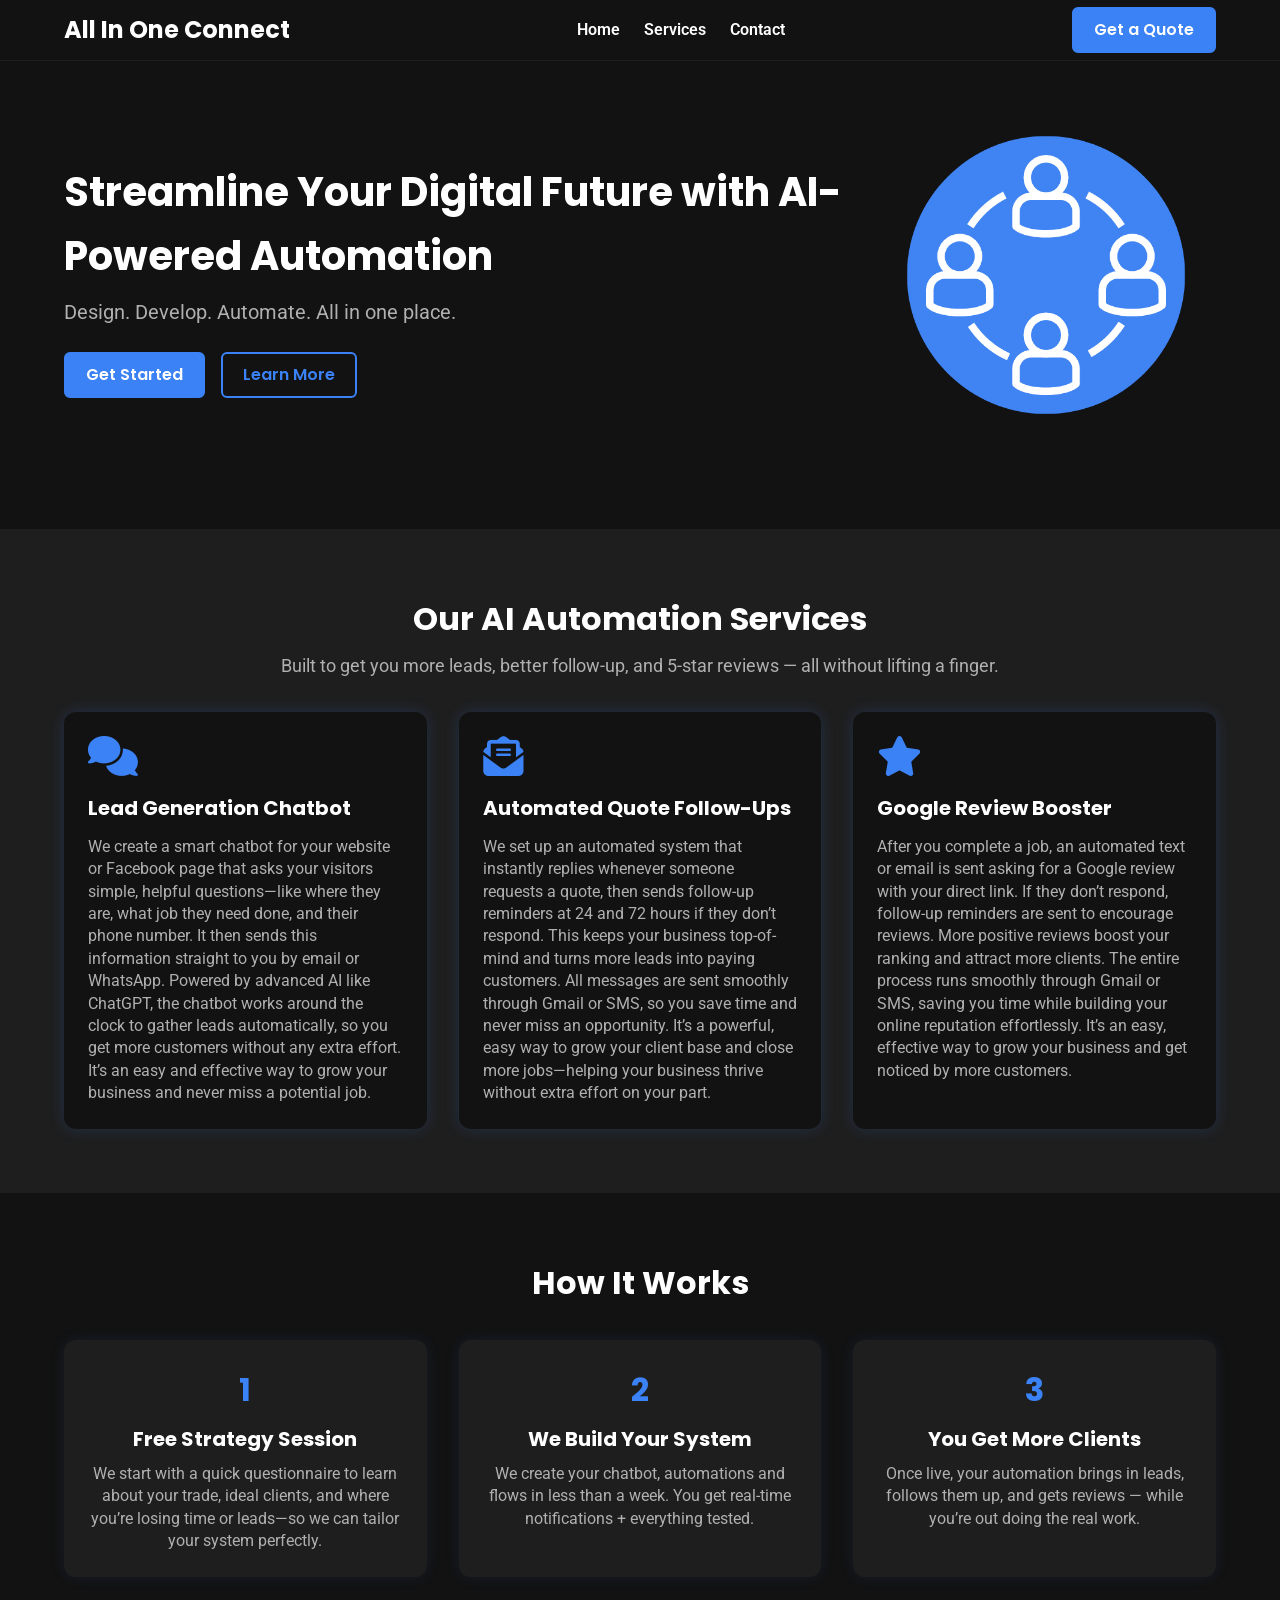
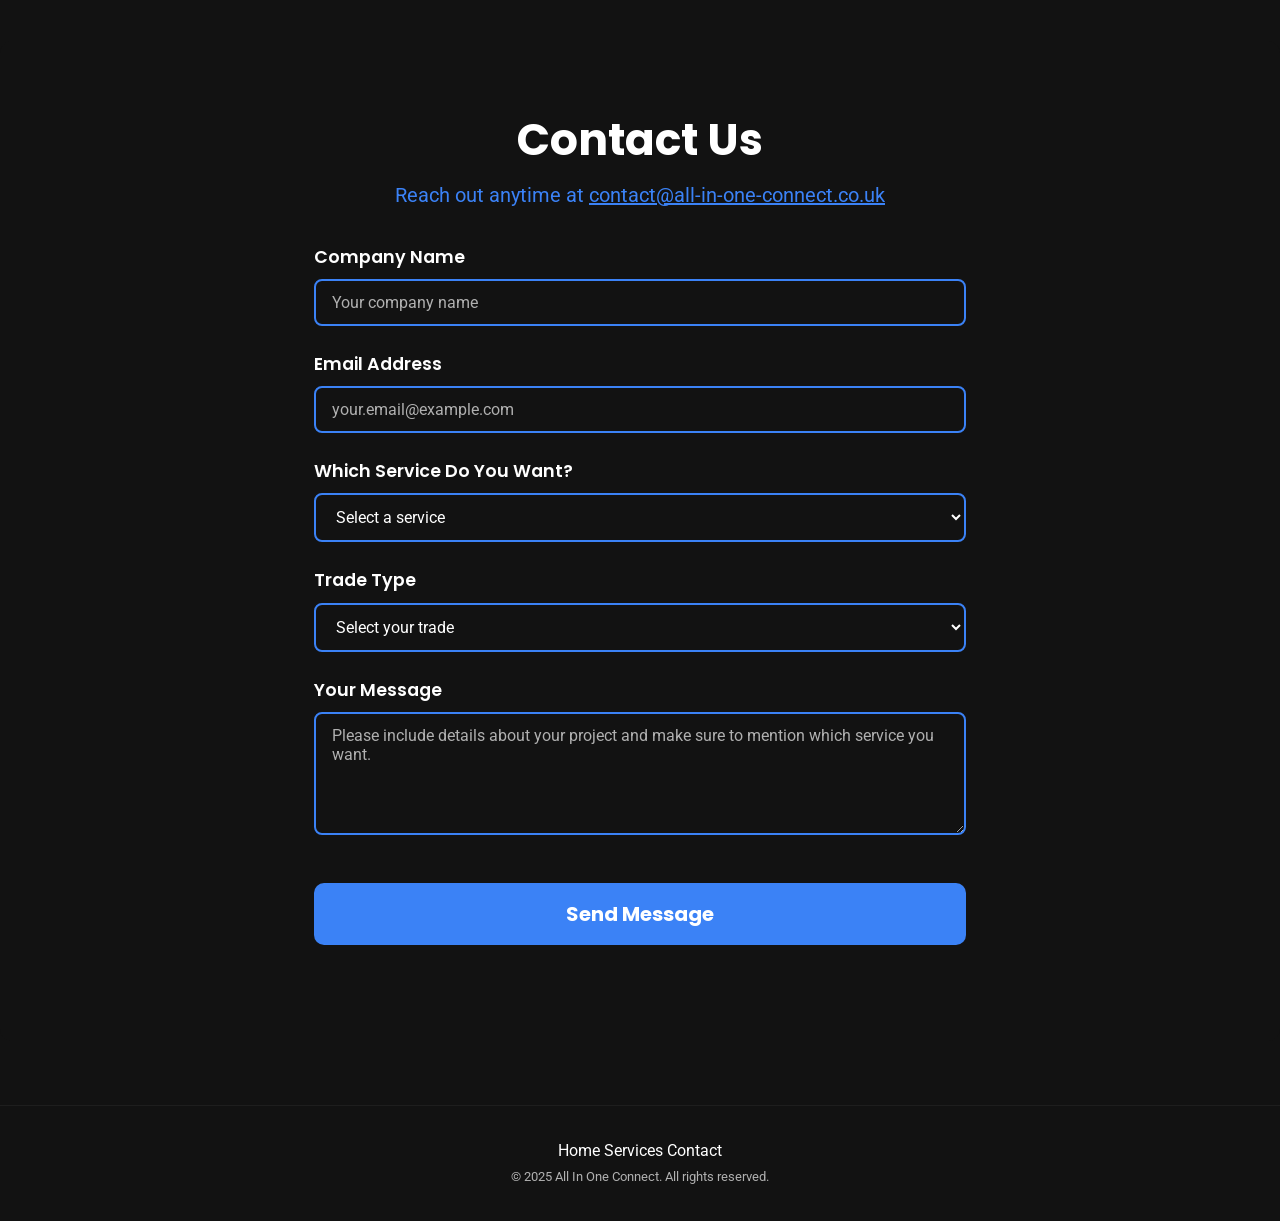
==== index.html @ cdebf334 "Add files via upload" ====
<!DOCTYPE html>
<html lang="en">
<head>
  <meta charset="UTF-8" />
  <meta name="viewport" content="width=device-width, initial-scale=1" />
<link rel="icon" href="Images\AIOC1.png" sizes="48x48" type="image/png" />
  <title>All In One Connect | AI Automation Agency</title>
  <link href="https://cdnjs.cloudflare.com/ajax/libs/font-awesome/6.4.0/css/all.min.css" rel="stylesheet" />
  <link href="styles.css" rel="stylesheet" />
  <link href="https://fonts.googleapis.com/css2?family=Poppins:wght@600;700&family=Roboto&display=swap" rel="stylesheet" />
</head>
<body>

  <!-- Header -->
  <header class="header">
    <div class="container header-container">
      <div class="logo">All In One Connect</div>
      <nav class="nav">
        <ul class="nav-list">
          <li><a href="#home" class="nav-link">Home</a></li>
          <li><a href="#services" class="nav-link">Services</a></li>
          <li><a href="#contact" class="nav-link">Contact</a></li>
        </ul>
      </nav>
<a href="#contact" class="btn btn-primary header-cta nav-link">Get a Quote</a>

      <button class="hamburger" aria-label="Menu" aria-expanded="false">
        <i class="fas fa-bars"></i>
      </button>
    </div>
  </header>

  <!-- Hero Section -->
  <section id="home" class="hero">
    <div class="container hero-container">
      <div class="hero-text">
        <h1>Streamline Your Digital Future with AI-Powered Automation</h1>
        <p class="subheadline">Design. Develop. Automate. All in one place.</p>
       <div class="hero-ctas">
  <a href="#contact" class="btn btn-primary">Get Started</a>
  <a href="#services" class="btn btn-outline">Learn More</a>
</div>
      </div>
      <div class="hero-image" aria-hidden="true">
<img src="Images\AIOC2.png" alt="AI Visual" width="300" height="300" class="hero-img" />


      </div>
    </div>
  </section>

  <!-- Services Section -->
<section id="services" class="services">
  <div class="container section-header">
    <h2>Our AI Automation Services</h2>
    <p>Built to get you more leads, better follow-up, and 5-star reviews — all without lifting a finger.</p>
  </div>
  <div class="container services-grid">
    <div class="service-card">
      <i class="fas fa-comments service-icon"></i>
      <h3>Lead Generation Chatbot</h3>
      <p>We create a smart chatbot for your website or Facebook page that asks your visitors simple, helpful questions—like where they are, what job they need done, and their phone number. It then sends this information straight to you by email or WhatsApp.

Powered by advanced AI like ChatGPT, the chatbot works around the clock to gather leads automatically, so you get more customers without any extra effort. It’s an easy and effective way to grow your business and never miss a potential job.</p>
    </div>
    <div class="service-card">
      <i class="fas fa-envelope-open-text service-icon"></i>
      <h3>Automated Quote Follow-Ups</h3>
      <p>We set up an automated system that instantly replies whenever someone requests a quote, then sends follow-up reminders at 24 and 72 hours if they don’t respond. This keeps your business top-of-mind and turns more leads into paying customers. All messages are sent smoothly through Gmail or SMS, so you save time and never miss an opportunity. It’s a powerful, easy way to grow your client base and close more jobs—helping your business thrive without extra effort on your part.</p>
    </div>
    <div class="service-card">
      <i class="fas fa-star service-icon"></i>
      <h3>Google Review Booster</h3>
      <p>After you complete a job, an automated text or email is sent asking for a Google review with your direct link. If they don’t respond, follow-up reminders are sent to encourage reviews. More positive reviews boost your ranking and attract more clients. The entire process runs smoothly through Gmail or SMS, saving you time while building your online reputation effortlessly. It’s an easy, effective way to grow your business and get noticed by more customers.</p>
    </div>
  </div>
</section>
  <!-- How It Works Section -->
<section id="process" class="how-it-works">
  <div class="container section-header">
    <h2>How It Works</h2>
  </div>
  <div class="container steps-grid">
    <div class="step-card">
      <div class="step-number">1</div>
      <h3>Free Strategy Session</h3>
      <p>We start with a quick questionnaire to learn about your trade, ideal clients, and where you’re losing time or leads—so we can tailor your system perfectly.</p>
    </div>
    <div class="step-card">
      <div class="step-number">2</div>
      <h3>We Build Your System</h3>
      <p>We create your chatbot, automations and flows in less than a week. You get real-time notifications + everything tested.</p>
    </div>
    <div class="step-card">
      <div class="step-number">3</div>
      <h3>You Get More Clients</h3>
      <p>Once live, your automation brings in leads, follows them up, and gets reviews — while you’re out doing the real work.</p>
    </div>
  </div>
</section>



<section id="contact" class="contact">
  <div class="container section-header">
    <h2>Contact Us</h2>
    <p>Reach out anytime at <a href="mailto:contact@all-in-one-connect.co.uk" class="contact-email">contact@all-in-one-connect.co.uk</a></p>
  </div>
  <div class="container contact-form-container">
    <form class="contact-form" action="mailto:contact@all-in-one-connect.co.uk" method="POST" enctype="text/plain" novalidate>
      
      <div class="form-row">
        <label for="companyName">Company Name</label>
        <input type="text" id="companyName" name="Company Name" placeholder="Your company name" required />
      </div>
      
      <div class="form-row">
        <label for="email">Email Address</label>
        <input type="email" id="email" name="Email" placeholder="your.email@example.com" required />
      </div>
      
      <div class="form-row">
        <label for="service">Which Service Do You Want?</label>
        <select id="service" name="Service" required>
          <option value="" disabled selected>Select a service</option>
          <option value="AI Automation">AI Automation</option>
          <option value="Custom Software Development">Custom Software Development</option>
          <option value="Data Analytics & Insights">Data Analytics & Insights</option>
          <option value="AI Consulting">AI Consulting</option>
        </select>
      </div>
      
      <div class="form-row">
  <label for="trade">Trade Type</label>
  <select id="trade" name="Trade" required>
    <option value="" disabled selected>Select your trade</option>
    <option value="Plumbing">Plumbing</option>
    <option value="Electrician">Electrician</option>
    <option value="Roofing">Roofing</option>
    <option value="Landscaping">Landscaping</option>
    <option value="Driveways">Driveways</option>
    <option value="Carpentry">Carpentry</option>
    <option value="Painting & Decorating">Painting & Decorating</option>
    <option value="Heating & Cooling">Heating & Cooling</option>
    <option value="Tiling">Tiling</option>
    <option value="Flooring">Flooring</option>
    <option value="Other">Other</option>
  </select>
</div>

<div class="form-row" id="otherTradeContainer" style="display:none;">
  <label for="otherTrade">Please specify your trade</label>
  <input type="text" id="otherTrade" name="Other Trade" placeholder="Type your trade here" />
</div>
      
      <div class="form-row">
        <label for="message">Your Message</label>
        <textarea id="message" name="Message" rows="5" placeholder="Please include details about your project and make sure to mention which service you want." required></textarea>
      </div>
      
      <button type="submit" class="btn btn-primary">Send Message</button>
    </form>
  </div>
</section>

  <!-- Footer -->
  <footer class="footer">
    <div class="container footer-container">
      <div class="footer-links">
        <a href="#home">Home</a>
        <a href="#services">Services</a>
        <a href="#contact">Contact</a>
      </div>
      <small>© 2025 All In One Connect. All rights reserved.</small>
    </div>
  </footer>

<script>
// Hamburger menu toggle
const hamburger = document.querySelector('.hamburger');
const navList = document.querySelector('.nav-list');

hamburger.addEventListener('click', () => {
  navList.classList.toggle('nav-active');
  hamburger.setAttribute('aria-expanded', navList.classList.contains('nav-active'));
});

// Smooth scroll for all internal anchor links
document.querySelectorAll('a[href^="#"]').forEach(link => {
  link.addEventListener('click', e => {
    e.preventDefault();
    const targetId = link.getAttribute('href').substring(1);
    const targetElement = document.getElementById(targetId);
    if (targetElement) {
      targetElement.scrollIntoView({ behavior: 'smooth' });
    }

    if (navList.classList.contains('nav-active')) {
      navList.classList.remove('nav-active');
      hamburger.setAttribute('aria-expanded', false);
    }
  });
});

// Trade select and "Other" input toggle
const tradeSelect = document.getElementById('trade');
const otherTradeContainer = document.getElementById('otherTradeContainer');
const otherTradeInput = document.getElementById('otherTrade');
let customTradeInput = null; // will hold hidden input if created

tradeSelect.addEventListener('change', () => {
  if (tradeSelect.value === 'Other') {
    otherTradeContainer.style.display = 'block';
    otherTradeInput.required = true;

    // Remove name from select and otherTrade input to prevent duplicates
    tradeSelect.removeAttribute('name');
    otherTradeInput.removeAttribute('name');
  } else {
    otherTradeContainer.style.display = 'none';
    otherTradeInput.required = false;
    otherTradeInput.value = '';

    // Restore name attribute on select
    if (!tradeSelect.hasAttribute('name')) {
      tradeSelect.setAttribute('name', 'Trade');
    }

    // Restore name on otherTrade input for consistency (optional)
    if (!otherTradeInput.hasAttribute('name')) {
      otherTradeInput.setAttribute('name', 'Other Trade');
    }

    // Remove hidden customTradeInput if it exists
    if (customTradeInput) {
      customTradeInput.remove();
      customTradeInput = null;
    }
  }
});

// On form submit, if "Other" is selected, replace Trade value with typed input
const form = document.querySelector('.contact-form');

form.addEventListener('submit', e => {
  if (tradeSelect.value === 'Other') {
    // Remove name attributes to avoid duplicate submissions
    tradeSelect.removeAttribute('name');
    otherTradeInput.removeAttribute('name');

    // Create hidden input only if it doesn't exist yet
    if (!customTradeInput) {
      customTradeInput = document.createElement('input');
      customTradeInput.type = 'hidden';
      customTradeInput.name = 'Trade';
      form.appendChild(customTradeInput);
    }
    customTradeInput.value = otherTradeInput.value.trim();
  }
});

</script>
---- styles.css ----
/* Color Variables */
:root {
  --color-bg: #121212;
  --color-bg-secondary: #1E1E1E;
  --color-text-primary: #FFFFFF;
  --color-text-secondary: #B0B0B0;
  --color-accent-blue: #3B82F6;
  --color-accent-green: #10B981;

  --font-primary: 'Poppins', sans-serif;
  --font-secondary: 'Roboto', sans-serif;
}

/* Reset & basics */
* {
  margin: 0;
  padding: 0;
  box-sizing: border-box;
}
body {
  background-color: var(--color-bg);
  color: var(--color-text-primary);
  font-family: var(--font-secondary);
  line-height: 1.6;
  scroll-behavior: smooth;
}
.container {
  max-width: 1200px;
  margin: 0 auto;
  padding: 0 1.5rem;
}

/* Header */
.header {
  background-color: var(--color-bg);
  position: sticky;
  top: 0;
  z-index: 1000;
  border-bottom: 1px solid var(--color-bg-secondary);
}
.header-container {
  display: flex;
  align-items: center;
  justify-content: space-between;
  height: 60px;
}
.logo {
  font-family: var(--font-primary);
  font-weight: 700;
  font-size: 1.5rem;
  color: var(--color-text-primary);
  user-select: none;
}

/* Nav */
.nav-list {
  list-style: none;
  display: flex;
  gap: 1.5rem;
}
.nav-link {
  text-decoration: none;
  color: var(--color-text-primary);
  font-weight: 600;
  font-size: 1rem;
  transition: color 0.3s ease;
}
.nav-link:hover,
.nav-link:focus {
  color: var(--color-accent-blue);
  outline: none;
}

/* Buttons */
.btn {
  font-family: var(--font-primary);
  font-weight: 600;
  cursor: pointer;
  padding: 0.5rem 1.25rem;
  border-radius: 6px;
  border: 2px solid transparent;
  font-size: 1rem;
  transition: background-color 0.3s ease, color 0.3s ease;
  text-align: center;
  display: inline-block;
  user-select: none;
  text-decoration: none;
  color: var(--color-text-primary);
}
.btn-primary {
  background-color: var(--color-accent-blue);
  border-color: var(--color-accent-blue);
}
.btn-primary:hover,
.btn-primary:focus {
  background-color: #2563eb; /* Darker blue */
  border-color: #2563eb;
  color: #fff;
  outline: none;
}
.btn-outline {
  background-color: transparent;
  border-color: var(--color-accent-blue);
  color: var(--color-accent-blue);
}
.btn-outline:hover,
.btn-outline:focus {
  background-color: var(--color-accent-blue);
  color: #fff;
  outline: none;
}

/* Hamburger */
.hamburger {
  display: none;
  background: none;
  border: none;
  font-size: 1.5rem;
  color: var(--color-text-primary);
  cursor: pointer;
}

/* Hero Section */
.hero {
  padding: 4rem 0 6rem;
}
.hero-container {
  display: flex;
  align-items: center;
  justify-content: space-between;
  gap: 2rem;
  flex-wrap: wrap;
}
.hero-text {
  flex: 1 1 400px;
}
.hero-text h1 {
  font-family: var(--font-primary);
  font-weight: 700;
  font-size: 2.5rem;
  margin-bottom: 0.5rem;
}
.subheadline {
  font-size: 1.25rem;
  margin-bottom: 1.5rem;
  color: var(--color-text-secondary);
}
.hero-ctas {
  display: flex;
  gap: 1rem;
  flex-wrap: wrap;
}
.hero-image {
  flex: 1 1 300px;
  max-width: 320px;
}
.hero-image svg {
  width: 100%;
  height: auto;
  display: block;
  stroke: var(--color-accent-blue);
  fill: var(--color-accent-blue);
}

/* Services Section */
.services {
  padding: 4rem 0;
  background-color: var(--color-bg-secondary);
}
.section-header {
  text-align: center;
  margin-bottom: 2rem;
}
.section-header h2 {
  font-family: var(--font-primary);
  font-weight: 700;
  font-size: 2rem;
  margin-bottom: 0.5rem;
}
.section-header p {
  color: var(--color-text-secondary);
  font-size: 1.1rem;
}

/* Services grid */
.services-grid {
  display: grid;
  grid-template-columns: repeat(auto-fit, minmax(250px, 1fr));
  gap: 2rem;
}
.service-card {
  background-color: var(--color-bg);
  padding: 1.5rem;
  border-radius: 12px;
  box-shadow: 0 0 15px rgb(59 130 246 / 0.2);
  transition: transform 0.3s ease;
}
.service-card:hover,
.service-card:focus-within {
  transform: translateY(-6px);
}
.service-icon {
  font-size: 2.5rem;
  color: var(--color-accent-blue);
  margin-bottom: 1rem;
}
.service-card h3 {
  font-family: var(--font-primary);
  font-weight: 700;
  font-size: 1.25rem;
  margin-bottom: 0.75rem;
}
.service-card p {
  color: var(--color-text-secondary);
  font-size: 1rem;
  line-height: 1.4;
}

/* How It Works Section */
.how-it-works {
  padding: 4rem 0;
}
.steps-grid {
  display: grid;
  grid-template-columns: repeat(auto-fit, minmax(250px, 1fr));
  gap: 2rem;
  margin-top: 1rem;
}
.step-card {
  background-color: var(--color-bg-secondary);
  padding: 1.5rem;
  border-radius: 12px;
  text-align: center;
  box-shadow: 0 0 15px rgb(59 130 246 / 0.1);
  transition: transform 0.3s ease;
}
.step-card:hover,
.step-card:focus-within {
  transform: translateY(-6px);
}
.step-number {
  font-family: var(--font-primary);
  font-weight: 700;
  font-size: 2rem;
  color: var(--color-accent-blue);
  margin-bottom: 0.5rem;
}
.step-icon {
  font-size: 2rem;
  color: var(--color-accent-green);
  margin-bottom: 0.75rem;
}
.step-card h3 {
  font-family: var(--font-primary);
  font-weight: 700;
  font-size: 1.25rem;
  margin-bottom: 0.5rem;
}
.step-card p {
  color: var(--color-text-secondary);
  font-size: 1rem;
  line-height: 1.4;
}

/* Portfolio Section */
.portfolio {
  padding: 4rem 0;
  background-color: var(--color-bg-secondary);
}
.portfolio-grid {
  display: grid;
  grid-template-columns: repeat(auto-fit, minmax(300px, 1fr));
  gap: 2rem;
  padding-bottom: 4rem;
}

.portfolio-card {
  background-color: var(--color-bg-secondary);
  border-radius: 12px;
  overflow: hidden;
  display: flex;
  flex-direction: column;
  box-shadow: 0 6px 15px rgba(0,0,0,0.3);
  transition: transform 0.3s ease, box-shadow 0.3s ease;
  height: 100%;
}

.portfolio-card img {
  width: 100%;
  height: 180px;
  object-fit: cover;
  display: block;
}

.portfolio-overlay {
  padding: 1.25rem 1.5rem;
  flex: 1;
  display: flex;
  flex-direction: column;
  justify-content: space-between;
}

.portfolio-overlay h3 {
  font-family: var(--font-primary);
  font-weight: 700;
  font-size: 1.25rem;
  margin-bottom: 0.5rem;
  color: var(--color-text-primary);
}

.portfolio-overlay p {
  color: var(--color-text-secondary);
  font-size: 0.9rem;
  line-height: 1.4;
  margin-bottom: 1rem;
  flex-grow: 1;
  overflow: hidden;
  text-overflow: ellipsis;
  display: -webkit-box;
  -webkit-line-clamp: 4; /* limits to 4 lines */
  -webkit-box-orient: vertical;
}

.portfolio-card:hover {
  transform: translateY(-6px);
  box-shadow: 0 10px 25px rgba(0,0,0,0.5);
}

.portfolio-overlay .btn-outline {
  align-self: flex-start;
  font-size: 0.9rem;
  padding: 0.4rem 1rem;
}


/* Button styling */
.portfolio-card .btn-view-project {
  align-self: flex-start; /* Align button left */
  background-color: var(--color-accent-blue);
  color: white;
  padding: 0.5rem 1rem;
  border-radius: 6px;
  text-decoration: none;
  font-weight: 600;
  transition: background-color 0.3s ease;
}

.portfolio-card .btn-view-project:hover,
.portfolio-card .btn-view-project:focus {
  background-color: var(--color-accent-blue-dark);
  outline: none;
}


/* Blog Section */
.blog {
  padding: 4rem 0;
}
.blog-grid {
  display: grid;
  grid-template-columns: repeat(auto-fit,minmax(280px,1fr));
  gap: 2rem;
}
.blog-post {
  background-color: var(--color-bg-secondary);
  border-radius: 12px;
  padding: 1.5rem;
  box-shadow: 0 0 15px rgb(59 130 246 / 0.1);
  transition: box-shadow 0.3s ease;
}
.blog-post:hover,
.blog-post:focus-within {
  box-shadow: 0 0 25px rgb(59 130 246 / 0.3);
}
.blog-post h3 {
  font-family: var(--font-primary);
  font-weight: 700;
  font-size: 1.25rem;
  margin-bottom: 0.5rem;
  color: var(--color-text-primary);
}
.blog-post p {
  color: var(--color-text-secondary);
  font-size: 1rem;
  line-height: 1.5;
}

.contact {
  padding: 4rem 0 6rem;
  background-color: var(--color-bg);
  border-radius: 12px;
  margin-bottom: 4rem;
}

.contact .section-header h2 {
  font-size: 2.75rem;
  margin-bottom: 0.25rem;
  color: var(--color-text-primary);
}

.contact .section-header p {
  font-size: 1.25rem;
  margin-bottom: 2rem;
  color: var(--color-accent-blue);
  user-select: text;
}

.contact-email {
  color: var(--color-accent-blue);
  text-decoration: underline;
}

.contact-form-container {
  max-width: 700px;
  margin: 0 auto;
}

.contact-form {
  display: flex;
  flex-direction: column;
  gap: 1.5rem;
}

.form-row {
  display: flex;
  flex-direction: column;
}

.form-row label {
  font-weight: 600;
  margin-bottom: 0.5rem;
  color: var(--color-text-primary);
  font-family: var(--font-primary);
  font-size: 1.1rem;
}

.form-row input,
.form-row select,
.form-row textarea {
  padding: 0.75rem 1rem;
  font-size: 1rem;
  border-radius: 8px;
  border: 2px solid var(--color-accent-blue);
  background-color: var(--color-bg);
  color: var(--color-text-primary);
  font-family: var(--font-secondary);
  transition: border-color 0.3s ease;
}

.form-row input::placeholder,
.form-row textarea::placeholder {
  color: var(--color-text-secondary);
}

.form-row input:focus,
.form-row select:focus,
.form-row textarea:focus {
  outline: none;
  border-color: var(--color-accent-green);
}

.contact-form button {
  width: 100%;
  padding: 1rem;
  font-size: 1.25rem;
  font-weight: 700;
  border-radius: 10px;
  border: none;
  background-color: var(--color-accent-blue);
  color: var(--color-text-primary);
  cursor: pointer;
  transition: background-color 0.3s ease;
  margin-top: 1.5rem; /* added margin */
}


.contact-form button:hover,
.contact-form button:focus {
  background-color: var(--color-accent-green);
  outline: none;
}



/* Footer */
footer {
  background-color: var(--color-bg);
  padding: 2rem 0;
  text-align: center;
  color: var(--color-text-secondary);
  border-top: 1px solid var(--color-bg-secondary);
  user-select: none;
}

/* Make all footer links white */
footer a {
  color: white !important;
  text-decoration: none;
  transition: color 0.3s ease;
}

footer a:hover,
footer a:focus {
  color: var(--color-accent-blue);
  outline: none;
}

footer p {
  margin-bottom: 0.75rem;
  font-size: 0.9rem;
}

footer .social-links {
  display: flex;
  justify-content: center;
  gap: 1.5rem;
  margin-top: 0.5rem;
}

footer .social-links a {
  font-size: 1.5rem;
  /* color is now controlled by footer a */
}


/* Responsive Nav - Mobile */
@media (max-width: 768px) {
  .nav-list {
    position: fixed;
    top: 60px;
    right: 0;
    height: calc(100vh - 60px);
    width: 250px;
    background-color: var(--color-bg-secondary);
    flex-direction: column;
    padding-top: 2rem;
    gap: 1.5rem;
    transform: translateX(100%);
    transition: transform 0.3s ease;
    z-index: 9999;
  }
  .nav-list.nav-active {
    transform: translateX(0);
  }
  .hamburger {
    display: block;
  }
}

/* Responsive hero */
@media (max-width: 900px) {
  .hero-container {
    flex-direction: column-reverse;
    text-align: center;
  }
  .hero-text {
    width: 100%;
  }
  .hero-image {
    max-width: 100%;
    margin-bottom: 2rem;
  }
}

/* Responsive grids for services, portfolio, blog */
@media (max-width: 480px) {
  .services-grid,
  .portfolio-grid,
  .blog-grid,
  .steps-grid {
    grid-template-columns: 1fr;
  }
}
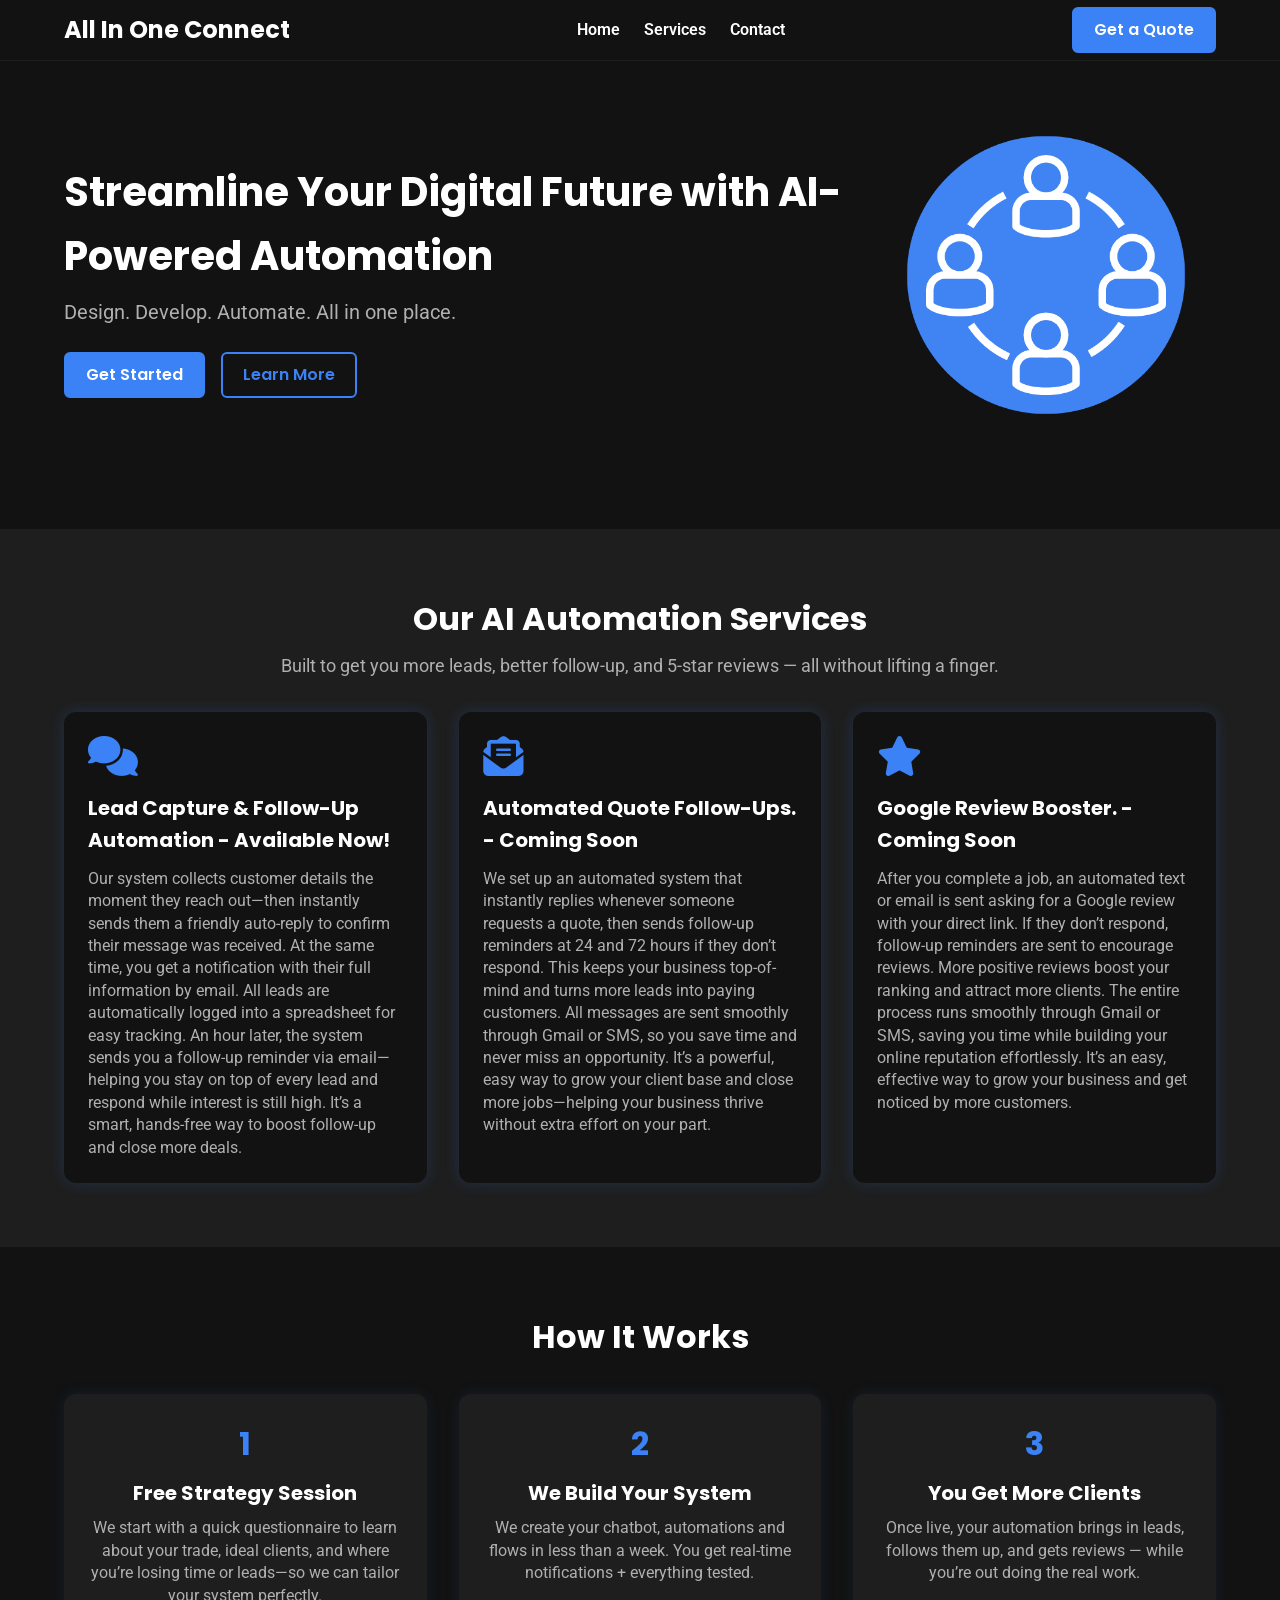
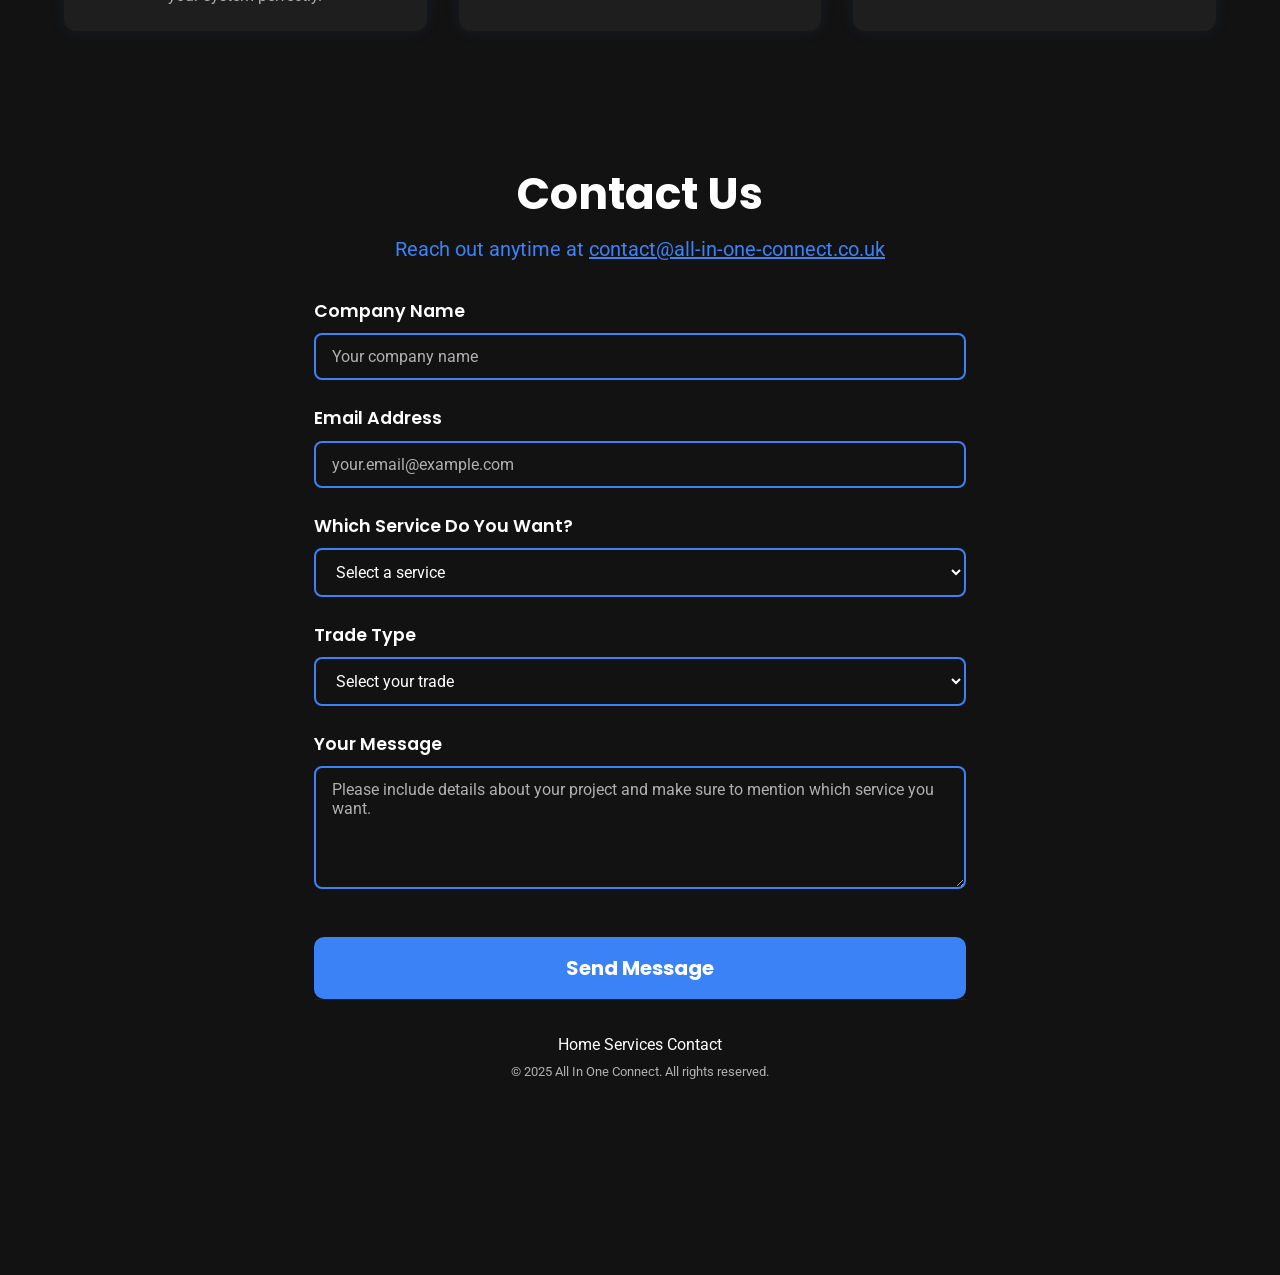
==== commit e1f7d8b7: "Update index.html" ====
--- a/index.html
+++ b/index.html
@@ -22,7 +22,7 @@
           <li><a href="#contact" class="nav-link">Contact</a></li>
         </ul>
       </nav>
-<a href="#contact" class="btn btn-primary header-cta nav-link">Get a Quote</a>
+<a href="#contact" class="btn btn-primary header-cta nav-link get-quote-btn">Get a Quote</a>
 
       <button class="hamburger" aria-label="Menu" aria-expanded="false">
         <i class="fas fa-bars"></i>
@@ -58,19 +58,17 @@
   <div class="container services-grid">
     <div class="service-card">
       <i class="fas fa-comments service-icon"></i>
-      <h3>Lead Generation Chatbot</h3>
-      <p>We create a smart chatbot for your website or Facebook page that asks your visitors simple, helpful questions—like where they are, what job they need done, and their phone number. It then sends this information straight to you by email or WhatsApp.
-
-Powered by advanced AI like ChatGPT, the chatbot works around the clock to gather leads automatically, so you get more customers without any extra effort. It’s an easy and effective way to grow your business and never miss a potential job.</p>
+      <h3>Lead Capture & Follow-Up Automation - Available Now!</h3>
+      <p>Our system collects customer details the moment they reach out—then instantly sends them a friendly auto-reply to confirm their message was received. At the same time, you get a notification with their full information by email. All leads are automatically logged into a spreadsheet for easy tracking. An hour later, the system sends you a follow-up reminder via email—helping you stay on top of every lead and respond while interest is still high. It’s a smart, hands-free way to boost follow-up and close more deals.</p>
     </div>
     <div class="service-card">
       <i class="fas fa-envelope-open-text service-icon"></i>
-      <h3>Automated Quote Follow-Ups</h3>
+      <h3>Automated Quote Follow-Ups. -  Coming Soon</h3>
       <p>We set up an automated system that instantly replies whenever someone requests a quote, then sends follow-up reminders at 24 and 72 hours if they don’t respond. This keeps your business top-of-mind and turns more leads into paying customers. All messages are sent smoothly through Gmail or SMS, so you save time and never miss an opportunity. It’s a powerful, easy way to grow your client base and close more jobs—helping your business thrive without extra effort on your part.</p>
     </div>
     <div class="service-card">
       <i class="fas fa-star service-icon"></i>
-      <h3>Google Review Booster</h3>
+      <h3>Google Review Booster. - Coming Soon</h3>
       <p>After you complete a job, an automated text or email is sent asking for a Google review with your direct link. If they don’t respond, follow-up reminders are sent to encourage reviews. More positive reviews boost your ranking and attract more clients. The entire process runs smoothly through Gmail or SMS, saving you time while building your online reputation effortlessly. It’s an easy, effective way to grow your business and get noticed by more customers.</p>
     </div>
   </div>
@@ -107,61 +105,66 @@
     <p>Reach out anytime at <a href="mailto:contact@all-in-one-connect.co.uk" class="contact-email">contact@all-in-one-connect.co.uk</a></p>
   </div>
   <div class="container contact-form-container">
-    <form class="contact-form" action="mailto:contact@all-in-one-connect.co.uk" method="POST" enctype="text/plain" novalidate>
-      
-      <div class="form-row">
-        <label for="companyName">Company Name</label>
-        <input type="text" id="companyName" name="Company Name" placeholder="Your company name" required />
-      </div>
-      
-      <div class="form-row">
-        <label for="email">Email Address</label>
-        <input type="email" id="email" name="Email" placeholder="your.email@example.com" required />
-      </div>
-      
-      <div class="form-row">
-        <label for="service">Which Service Do You Want?</label>
-        <select id="service" name="Service" required>
-          <option value="" disabled selected>Select a service</option>
-          <option value="AI Automation">AI Automation</option>
-          <option value="Custom Software Development">Custom Software Development</option>
-          <option value="Data Analytics & Insights">Data Analytics & Insights</option>
-          <option value="AI Consulting">AI Consulting</option>
-        </select>
-      </div>
-      
-      <div class="form-row">
-  <label for="trade">Trade Type</label>
-  <select id="trade" name="Trade" required>
-    <option value="" disabled selected>Select your trade</option>
-    <option value="Plumbing">Plumbing</option>
-    <option value="Electrician">Electrician</option>
-    <option value="Roofing">Roofing</option>
-    <option value="Landscaping">Landscaping</option>
-    <option value="Driveways">Driveways</option>
-    <option value="Carpentry">Carpentry</option>
-    <option value="Painting & Decorating">Painting & Decorating</option>
-    <option value="Heating & Cooling">Heating & Cooling</option>
-    <option value="Tiling">Tiling</option>
-    <option value="Flooring">Flooring</option>
-    <option value="Other">Other</option>
-  </select>
-</div>
-
-<div class="form-row" id="otherTradeContainer" style="display:none;">
-  <label for="otherTrade">Please specify your trade</label>
-  <input type="text" id="otherTrade" name="Other Trade" placeholder="Type your trade here" />
-</div>
-      
-      <div class="form-row">
-        <label for="message">Your Message</label>
-        <textarea id="message" name="Message" rows="5" placeholder="Please include details about your project and make sure to mention which service you want." required></textarea>
-      </div>
-      
-      <button type="submit" class="btn btn-primary">Send Message</button>
-    </form>
-  </div>
-</section>
+ <form class="contact-form" action="https://formsubmit.co/contact@all-in-one-connect.co.uk" method="POST" novalidate>
+  <div class="form-row">
+    <label for="companyName">Company Name</label>
+    <input type="text" id="companyName" name="Company Name" placeholder="Your company name" required />
+  </div>
+
+  <div class="form-row">
+    <label for="email">Email Address</label>
+    <input type="email" id="email" name="Email" placeholder="your.email@example.com" required />
+  </div>
+
+  <div class="form-row">
+    <label for="service">Which Service Do You Want?</label>
+    <select id="service" name="Service" required>
+      <option value="" disabled selected>Select a service</option>
+      <option value="AI Automation">AI Automation</option>
+      <option value="Custom Software Development">Custom Software Development</option>
+      <option value="Data Analytics & Insights">Data Analytics & Insights</option>
+      <option value="AI Consulting">AI Consulting</option>
+    </select>
+  </div>
+
+  <div class="form-row">
+    <label for="trade">Trade Type</label>
+    <select id="trade" name="Trade" required>
+      <option value="" disabled selected>Select your trade</option>
+      <option value="Plumbing">Plumbing</option>
+      <option value="Electrician">Electrician</option>
+      <option value="Roofing">Roofing</option>
+      <option value="Landscaping">Landscaping</option>
+      <option value="Driveways">Driveways</option>
+      <option value="Carpentry">Carpentry</option>
+      <option value="Painting & Decorating">Painting & Decorating</option>
+      <option value="Heating & Cooling">Heating & Cooling</option>
+      <option value="Tiling">Tiling</option>
+      <option value="Flooring">Flooring</option>
+      <option value="Other">Other</option>
+    </select>
+  </div>
+
+  <div class="form-row" id="otherTradeContainer" style="display:none;">
+    <label for="otherTrade">Please specify your trade</label>
+    <input type="text" id="otherTrade" name="Other Trade" placeholder="Type your trade here" />
+  </div>
+
+  <div class="form-row">
+    <label for="message">Your Message</label>
+    <textarea id="message" name="Message" rows="5" placeholder="Please include details about your project and make sure to mention which service you want." required></textarea>
+  </div>
+
+  <!-- FormSubmit hidden fields -->
+   <form class="contact-form" action="https://formsubmit.co/22443b09a4a2596e2255e7a1a49c99cc" method="POST">
+  <input type="hidden" name="_captcha" value="false">
+  <input type="hidden" name="_next" value="https://all-in-one-connect.co.uk/thank-you.html">
+  <input type="hidden" name="_subject" value="New message from All In One Connect Contact Form" />
+  <input type="text" name="_honey" style="display:none" />
+
+  <button type="submit" class="btn btn-primary">Send Message</button>
+</form>
+
 
   <!-- Footer -->
   <footer class="footer">
--- a/styles.css
+++ b/styles.css
@@ -109,6 +109,12 @@
   color: #fff;
   outline: none;
 }
+
+.get-quote-btn {
+  padding: 0.5rem 1.25rem;
+  font-size: 1rem;
+}
+
 
 /* Hamburger */
 .hamburger {
@@ -521,6 +527,7 @@
   font-size: 1.5rem;
   /* color is now controlled by footer a */
 }
+
 
 
 /* Responsive Nav - Mobile */
@@ -545,7 +552,22 @@
   .hamburger {
     display: block;
   }
-}
+
+  /* Smaller "Get a Quote" button on tablets and smaller */
+  .get-quote-btn {
+    padding: 0.2rem 0.5rem;
+    font-size: 0.65rem;
+  }
+}
+
+/* Even smaller on phones */
+@media (max-width: 480px) {
+  .get-quote-btn {
+    padding: 0.15rem 0.4rem;
+    font-size: 0.6rem;
+  }
+}
+
 
 /* Responsive hero */
 @media (max-width: 900px) {
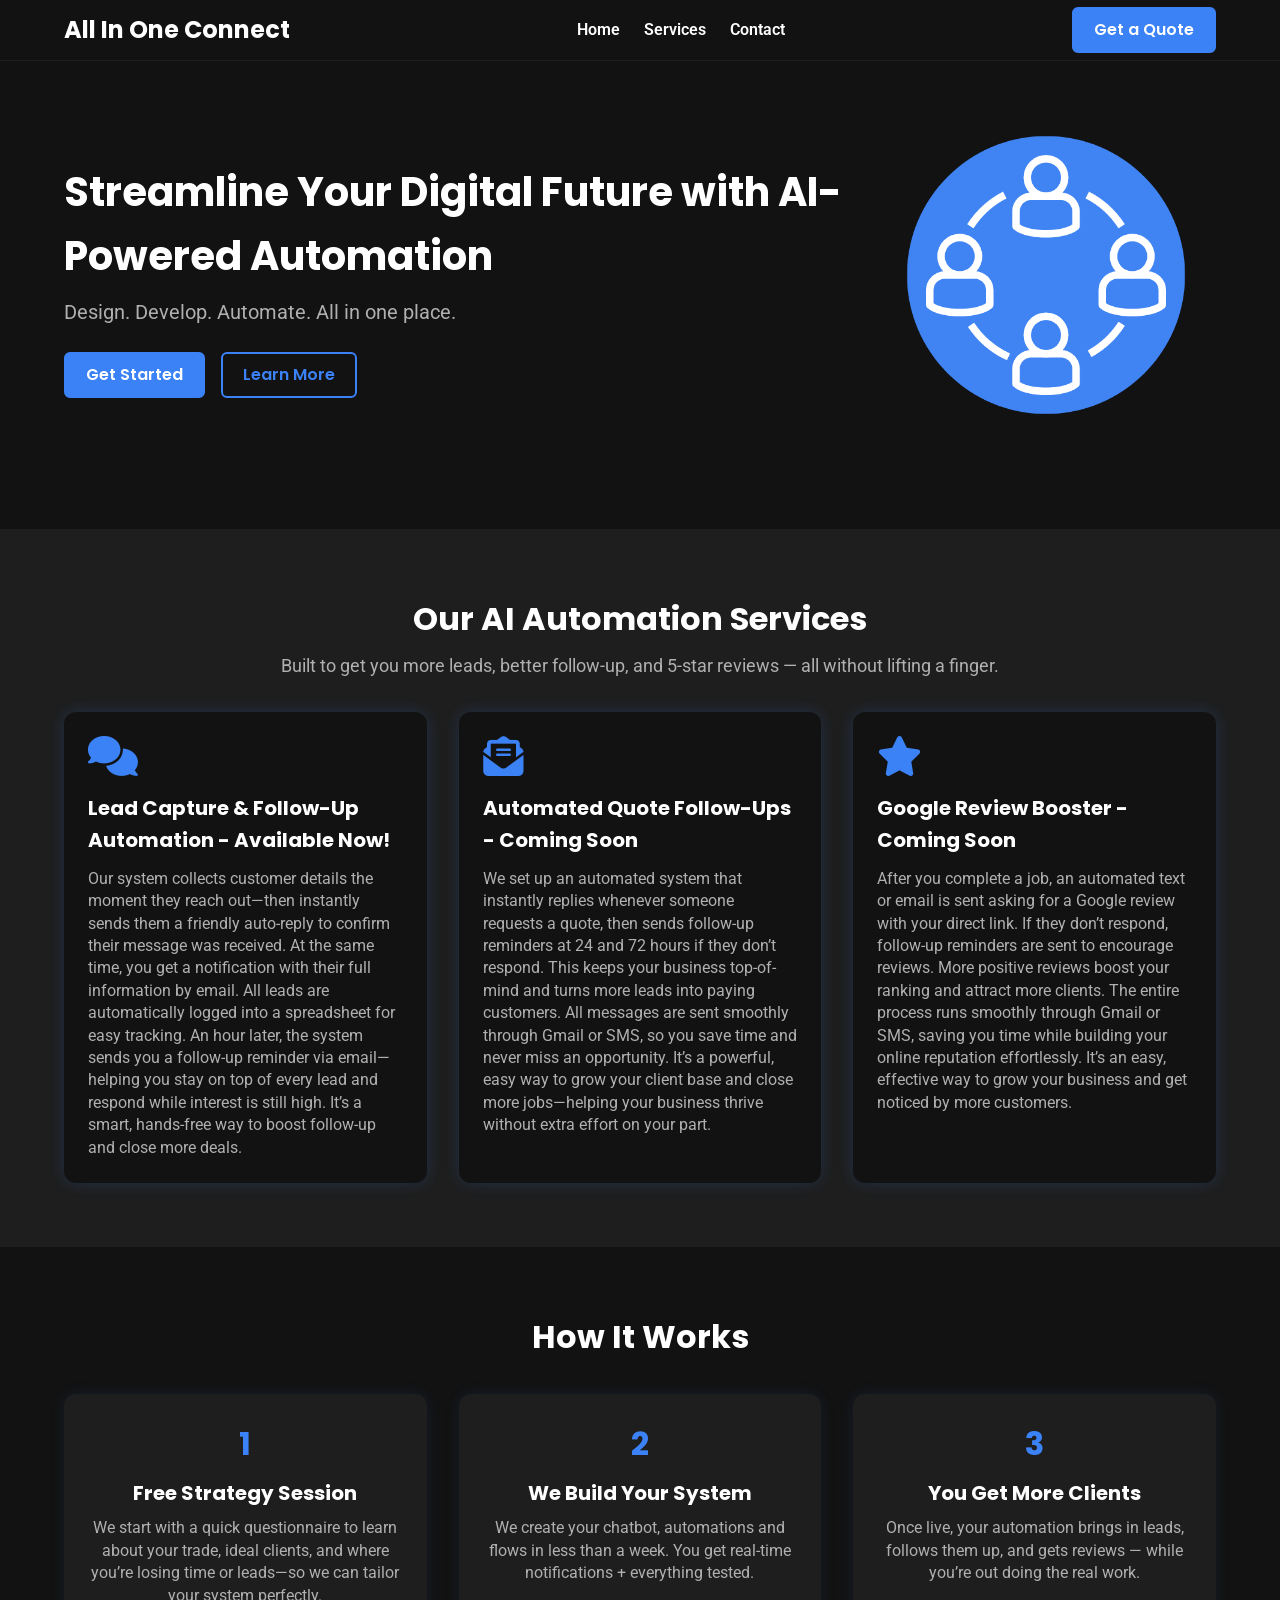
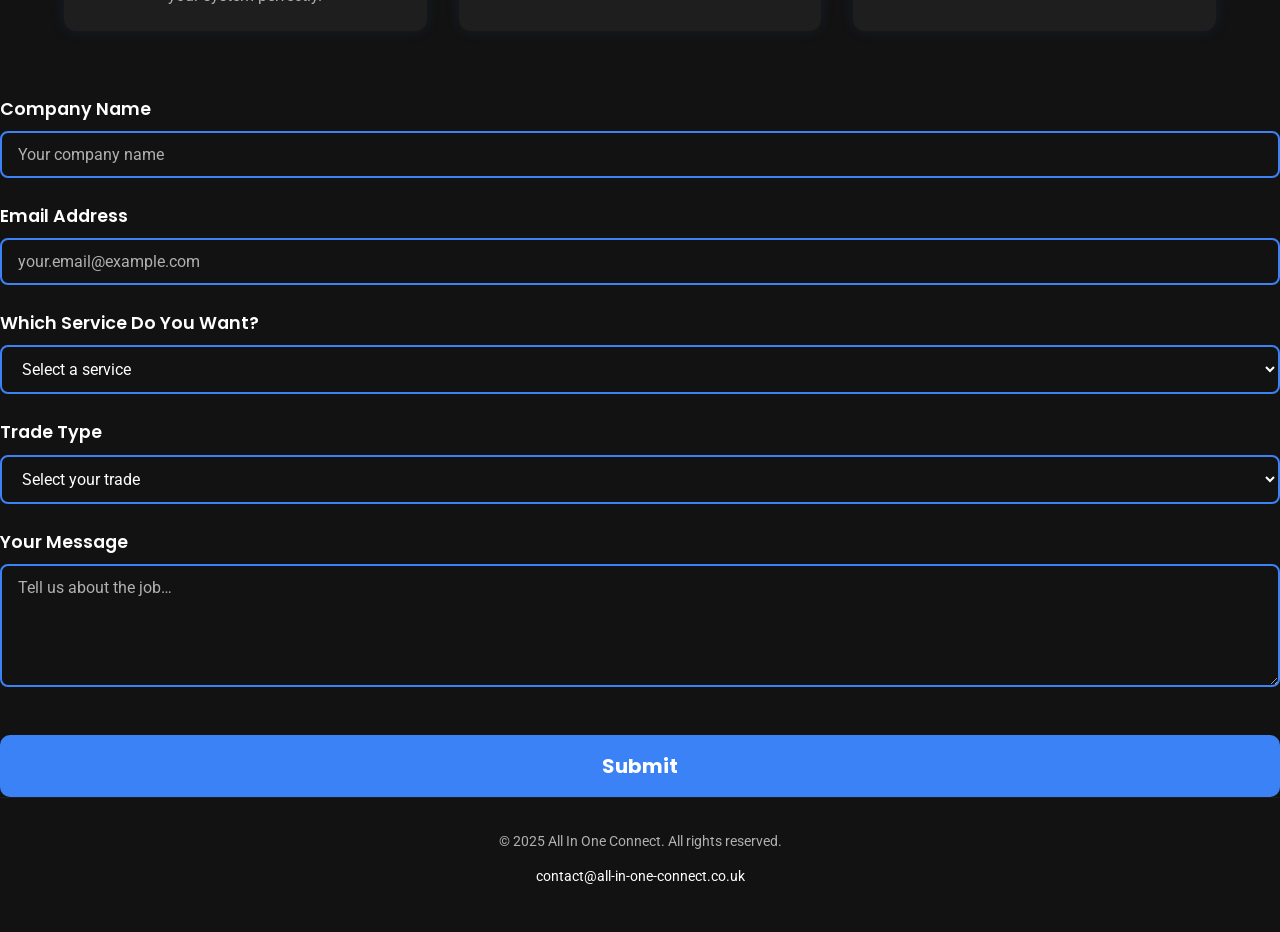
==== commit b0d9d98a: "Update index.html" ====
--- a/index.html
+++ b/index.html
@@ -3,9 +3,12 @@
 <head>
   <meta charset="UTF-8" />
   <meta name="viewport" content="width=device-width, initial-scale=1" />
-<link rel="icon" href="Images\AIOC1.png" sizes="48x48" type="image/png" />
+  <link rel="icon" href="Images/AIOC1.png" sizes="48x48" type="image/png" />
   <title>All In One Connect | AI Automation Agency</title>
+
+  <!-- Font Awesome CDN (Cloudflare) -->
   <link href="https://cdnjs.cloudflare.com/ajax/libs/font-awesome/6.4.0/css/all.min.css" rel="stylesheet" />
+  
   <link href="styles.css" rel="stylesheet" />
   <link href="https://fonts.googleapis.com/css2?family=Poppins:wght@600;700&family=Roboto&display=swap" rel="stylesheet" />
 </head>
@@ -15,110 +18,101 @@
   <header class="header">
     <div class="container header-container">
       <div class="logo">All In One Connect</div>
-      <nav class="nav">
+      <nav class="nav" role="navigation" aria-label="Primary navigation">
         <ul class="nav-list">
           <li><a href="#home" class="nav-link">Home</a></li>
           <li><a href="#services" class="nav-link">Services</a></li>
           <li><a href="#contact" class="nav-link">Contact</a></li>
         </ul>
       </nav>
-<a href="#contact" class="btn btn-primary header-cta nav-link get-quote-btn">Get a Quote</a>
-
-      <button class="hamburger" aria-label="Menu" aria-expanded="false">
-        <i class="fas fa-bars"></i>
+      <a href="#contact" class="btn btn-primary header-cta nav-link get-quote-btn">Get a Quote</a>
+
+      <button class="hamburger" aria-label="Menu" aria-expanded="false" aria-controls="primary-navigation">
+        <i class="fas fa-bars" aria-hidden="true"></i>
       </button>
     </div>
   </header>
 
   <!-- Hero Section -->
-  <section id="home" class="hero">
+  <section id="home" class="hero" role="region" aria-label="Hero">
     <div class="container hero-container">
       <div class="hero-text">
         <h1>Streamline Your Digital Future with AI-Powered Automation</h1>
         <p class="subheadline">Design. Develop. Automate. All in one place.</p>
-       <div class="hero-ctas">
-  <a href="#contact" class="btn btn-primary">Get Started</a>
-  <a href="#services" class="btn btn-outline">Learn More</a>
-</div>
+        <div class="hero-ctas">
+          <a href="#contact" class="btn btn-primary">Get Started</a>
+          <a href="#services" class="btn btn-outline">Learn More</a>
+        </div>
       </div>
       <div class="hero-image" aria-hidden="true">
-<img src="Images\AIOC2.png" alt="AI Visual" width="300" height="300" class="hero-img" />
-
-
+        <img src="Images/AIOC2.png" alt="AI Visual representing automation" width="300" height="300" class="hero-img" />
       </div>
     </div>
   </section>
 
   <!-- Services Section -->
-<section id="services" class="services">
-  <div class="container section-header">
-    <h2>Our AI Automation Services</h2>
-    <p>Built to get you more leads, better follow-up, and 5-star reviews — all without lifting a finger.</p>
-  </div>
-  <div class="container services-grid">
-    <div class="service-card">
-      <i class="fas fa-comments service-icon"></i>
-      <h3>Lead Capture & Follow-Up Automation - Available Now!</h3>
-      <p>Our system collects customer details the moment they reach out—then instantly sends them a friendly auto-reply to confirm their message was received. At the same time, you get a notification with their full information by email. All leads are automatically logged into a spreadsheet for easy tracking. An hour later, the system sends you a follow-up reminder via email—helping you stay on top of every lead and respond while interest is still high. It’s a smart, hands-free way to boost follow-up and close more deals.</p>
-    </div>
-    <div class="service-card">
-      <i class="fas fa-envelope-open-text service-icon"></i>
-      <h3>Automated Quote Follow-Ups. -  Coming Soon</h3>
-      <p>We set up an automated system that instantly replies whenever someone requests a quote, then sends follow-up reminders at 24 and 72 hours if they don’t respond. This keeps your business top-of-mind and turns more leads into paying customers. All messages are sent smoothly through Gmail or SMS, so you save time and never miss an opportunity. It’s a powerful, easy way to grow your client base and close more jobs—helping your business thrive without extra effort on your part.</p>
-    </div>
-    <div class="service-card">
-      <i class="fas fa-star service-icon"></i>
-      <h3>Google Review Booster. - Coming Soon</h3>
-      <p>After you complete a job, an automated text or email is sent asking for a Google review with your direct link. If they don’t respond, follow-up reminders are sent to encourage reviews. More positive reviews boost your ranking and attract more clients. The entire process runs smoothly through Gmail or SMS, saving you time while building your online reputation effortlessly. It’s an easy, effective way to grow your business and get noticed by more customers.</p>
-    </div>
-  </div>
-</section>
+  <section id="services" class="services" role="region" aria-label="Services">
+    <div class="container section-header">
+      <h2>Our AI Automation Services</h2>
+      <p>Built to get you more leads, better follow-up, and 5-star reviews — all without lifting a finger.</p>
+    </div>
+    <div class="container services-grid">
+      <article class="service-card" tabindex="0">
+        <i class="fas fa-comments service-icon" aria-hidden="true"></i>
+        <h3>Lead Capture &amp; Follow-Up Automation - Available Now!</h3>
+        <p>Our system collects customer details the moment they reach out—then instantly sends them a friendly auto-reply to confirm their message was received. At the same time, you get a notification with their full information by email. All leads are automatically logged into a spreadsheet for easy tracking. An hour later, the system sends you a follow-up reminder via email—helping you stay on top of every lead and respond while interest is still high. It’s a smart, hands-free way to boost follow-up and close more deals.</p>
+      </article>
+      <article class="service-card" tabindex="0">
+        <i class="fas fa-envelope-open-text service-icon" aria-hidden="true"></i>
+        <h3>Automated Quote Follow-Ups - Coming Soon</h3>
+        <p>We set up an automated system that instantly replies whenever someone requests a quote, then sends follow-up reminders at 24 and 72 hours if they don’t respond. This keeps your business top-of-mind and turns more leads into paying customers. All messages are sent smoothly through Gmail or SMS, so you save time and never miss an opportunity. It’s a powerful, easy way to grow your client base and close more jobs—helping your business thrive without extra effort on your part.</p>
+      </article>
+      <article class="service-card" tabindex="0">
+        <i class="fas fa-star service-icon" aria-hidden="true"></i>
+        <h3>Google Review Booster - Coming Soon</h3>
+        <p>After you complete a job, an automated text or email is sent asking for a Google review with your direct link. If they don’t respond, follow-up reminders are sent to encourage reviews. More positive reviews boost your ranking and attract more clients. The entire process runs smoothly through Gmail or SMS, saving you time while building your online reputation effortlessly. It’s an easy, effective way to grow your business and get noticed by more customers.</p>
+      </article>
+    </div>
+  </section>
+
   <!-- How It Works Section -->
-<section id="process" class="how-it-works">
-  <div class="container section-header">
-    <h2>How It Works</h2>
-  </div>
-  <div class="container steps-grid">
-    <div class="step-card">
-      <div class="step-number">1</div>
-      <h3>Free Strategy Session</h3>
-      <p>We start with a quick questionnaire to learn about your trade, ideal clients, and where you’re losing time or leads—so we can tailor your system perfectly.</p>
-    </div>
-    <div class="step-card">
-      <div class="step-number">2</div>
-      <h3>We Build Your System</h3>
-      <p>We create your chatbot, automations and flows in less than a week. You get real-time notifications + everything tested.</p>
-    </div>
-    <div class="step-card">
-      <div class="step-number">3</div>
-      <h3>You Get More Clients</h3>
-      <p>Once live, your automation brings in leads, follows them up, and gets reviews — while you’re out doing the real work.</p>
-    </div>
-  </div>
-</section>
-
-
-
-<section id="contact" class="contact">
-  <div class="container section-header">
-    <h2>Contact Us</h2>
-    <p>Reach out anytime at <a href="mailto:contact@all-in-one-connect.co.uk" class="contact-email">contact@all-in-one-connect.co.uk</a></p>
-  </div>
-  <div class="container contact-form-container">
- <form class="contact-form" action="https://formsubmit.co/contact@all-in-one-connect.co.uk" method="POST" novalidate>
+  <section id="process" class="how-it-works" role="region" aria-label="How It Works">
+    <div class="container section-header">
+      <h2>How It Works</h2>
+    </div>
+    <div class="container steps-grid">
+      <article class="step-card" tabindex="0">
+        <div class="step-number">1</div>
+        <h3>Free Strategy Session</h3>
+        <p>We start with a quick questionnaire to learn about your trade, ideal clients, and where you’re losing time or leads—so we can tailor your system perfectly.</p>
+      </article>
+      <article class="step-card" tabindex="0">
+        <div class="step-number">2</div>
+        <h3>We Build Your System</h3>
+        <p>We create your chatbot, automations and flows in less than a week. You get real-time notifications + everything tested.</p>
+      </article>
+      <article class="step-card" tabindex="0">
+        <div class="step-number">3</div>
+        <h3>You Get More Clients</h3>
+        <p>Once live, your automation brings in leads, follows them up, and gets reviews — while you’re out doing the real work.</p>
+      </article>
+    </div>
+  </section>
+
+ <form class="contact-form" id="aiocForm" action="https://aioc.app.n8n.cloud/webhook/lead-response" method="POST" novalidate>
   <div class="form-row">
     <label for="companyName">Company Name</label>
-    <input type="text" id="companyName" name="Company Name" placeholder="Your company name" required />
+    <input type="text" id="companyName" name="name" placeholder="Your company name" required />
   </div>
 
   <div class="form-row">
     <label for="email">Email Address</label>
-    <input type="email" id="email" name="Email" placeholder="your.email@example.com" required />
+    <input type="email" id="email" name="email" placeholder="your.email@example.com" required />
   </div>
 
   <div class="form-row">
     <label for="service">Which Service Do You Want?</label>
-    <select id="service" name="Service" required>
+    <select id="service" name="service" required>
       <option value="" disabled selected>Select a service</option>
       <option value="AI Automation">AI Automation</option>
       <option value="Custom Software Development">Custom Software Development</option>
@@ -129,7 +123,7 @@
 
   <div class="form-row">
     <label for="trade">Trade Type</label>
-    <select id="trade" name="Trade" required>
+    <select id="trade" name="trade" required>
       <option value="" disabled selected>Select your trade</option>
       <option value="Plumbing">Plumbing</option>
       <option value="Electrician">Electrician</option>
@@ -147,119 +141,120 @@
 
   <div class="form-row" id="otherTradeContainer" style="display:none;">
     <label for="otherTrade">Please specify your trade</label>
-    <input type="text" id="otherTrade" name="Other Trade" placeholder="Type your trade here" />
+    <input type="text" id="otherTrade" placeholder="Type your trade here" />
   </div>
 
   <div class="form-row">
     <label for="message">Your Message</label>
-    <textarea id="message" name="Message" rows="5" placeholder="Please include details about your project and make sure to mention which service you want." required></textarea>
-  </div>
-
-  <!-- FormSubmit hidden fields -->
-   <form class="contact-form" action="https://formsubmit.co/22443b09a4a2596e2255e7a1a49c99cc" method="POST">
-  <input type="hidden" name="_captcha" value="false">
-  <input type="hidden" name="_next" value="https://all-in-one-connect.co.uk/thank-you.html">
-  <input type="hidden" name="_subject" value="New message from All In One Connect Contact Form" />
-  <input type="text" name="_honey" style="display:none" />
-
-  <button type="submit" class="btn btn-primary">Send Message</button>
+    <textarea id="message" name="message" rows="5" placeholder="Tell us about the job…" required></textarea>
+  </div>
+
+  <div class="form-row">
+    <button type="submit" class="btn btn-primary">Submit</button>
+  </div>
 </form>
 
 
   <!-- Footer -->
-  <footer class="footer">
+  <footer class="footer" role="contentinfo">
     <div class="container footer-container">
-      <div class="footer-links">
-        <a href="#home">Home</a>
-        <a href="#services">Services</a>
-        <a href="#contact">Contact</a>
-      </div>
-      <small>© 2025 All In One Connect. All rights reserved.</small>
+      <p>&copy; 2025 All In One Connect. All rights reserved.</p>
+      <p>
+        <a href="mailto:contact@all-in-one-connect.co.uk" class="footer-email">contact@all-in-one-connect.co.uk</a>
+      </p>
     </div>
   </footer>
 
+  <script>
+    // Hamburger menu toggle
+    const hamburger = document.querySelector('.hamburger');
+    const nav = document.querySelector('.nav');
+
+    hamburger.addEventListener('click', () => {
+      const expanded = hamburger.getAttribute('aria-expanded') === 'true' || false;
+      hamburger.setAttribute('aria-expanded', !expanded);
+      nav.classList.toggle('nav-open');
+    });
+
+    // Toggle "Other" trade input visibility
+    const tradeSelect = document.getElementById('trade');
+    const otherTradeContainer = document.getElementById('otherTradeContainer');
+
+    tradeSelect.addEventListener('change', () => {
+      if (tradeSelect.value === 'Other') {
+        otherTradeContainer.style.display = 'block';
+        document.getElementById('otherTrade').setAttribute('required', 'required');
+      } else {
+        otherTradeContainer.style.display = 'none';
+        document.getElementById('otherTrade').removeAttribute('required');
+      }
+    });
+  </script>
+
+
 <script>
-// Hamburger menu toggle
-const hamburger = document.querySelector('.hamburger');
-const navList = document.querySelector('.nav-list');
-
-hamburger.addEventListener('click', () => {
-  navList.classList.toggle('nav-active');
-  hamburger.setAttribute('aria-expanded', navList.classList.contains('nav-active'));
-});
-
-// Smooth scroll for all internal anchor links
-document.querySelectorAll('a[href^="#"]').forEach(link => {
-  link.addEventListener('click', e => {
+  document.addEventListener("DOMContentLoaded", function () {
+    const tradeSelect = document.getElementById("trade");
+    const otherTradeInput = document.getElementById("otherTrade");
+    const otherTradeContainer = document.getElementById("otherTradeContainer");
+    const form = document.getElementById("aiocForm");
+
+    if (!tradeSelect || !otherTradeInput || !otherTradeContainer || !form) return;
+
+    tradeSelect.addEventListener("change", () => {
+      if (tradeSelect.value === "Other") {
+        otherTradeContainer.style.display = "block";
+        otherTradeInput.required = true;
+      } else {
+        otherTradeContainer.style.display = "none";
+        otherTradeInput.required = false;
+      }
+    });
+
+    form.addEventListener("submit", () => {
+      if (tradeSelect.value === "Other" && otherTradeInput.value.trim() !== "") {
+        const hiddenInput = document.createElement("input");
+        hiddenInput.type = "hidden";
+        hiddenInput.name = "trade";
+        hiddenInput.value = otherTradeInput.value.trim();
+        form.appendChild(hiddenInput);
+        tradeSelect.disabled = true; // prevents conflict
+      }
+    });
+  });
+</script>
+
+  <script>
+  const form = document.getElementById('aiocForm');
+  form.addEventListener('submit', async function (e) {
     e.preventDefault();
-    const targetId = link.getAttribute('href').substring(1);
-    const targetElement = document.getElementById(targetId);
-    if (targetElement) {
-      targetElement.scrollIntoView({ behavior: 'smooth' });
-    }
-
-    if (navList.classList.contains('nav-active')) {
-      navList.classList.remove('nav-active');
-      hamburger.setAttribute('aria-expanded', false);
+
+    const formData = new FormData(form);
+    const jsonData = {};
+
+    formData.forEach((value, key) => {
+      jsonData[key] = value;
+    });
+
+    try {
+      const response = await fetch('https://aioc.app.n8n.cloud/webhook/lead-response', {
+        method: 'POST',
+        headers: {
+          'Content-Type': 'application/json'
+        },
+        body: JSON.stringify(jsonData)
+      });
+
+      if (response.ok) {
+        window.location.href = 'thank-you.html';
+      } else {
+        alert('There was a problem submitting the form. Please try again.');
+      }
+    } catch (error) {
+      console.error(error);
+      alert('Something went wrong!');
     }
   });
-});
-
-// Trade select and "Other" input toggle
-const tradeSelect = document.getElementById('trade');
-const otherTradeContainer = document.getElementById('otherTradeContainer');
-const otherTradeInput = document.getElementById('otherTrade');
-let customTradeInput = null; // will hold hidden input if created
-
-tradeSelect.addEventListener('change', () => {
-  if (tradeSelect.value === 'Other') {
-    otherTradeContainer.style.display = 'block';
-    otherTradeInput.required = true;
-
-    // Remove name from select and otherTrade input to prevent duplicates
-    tradeSelect.removeAttribute('name');
-    otherTradeInput.removeAttribute('name');
-  } else {
-    otherTradeContainer.style.display = 'none';
-    otherTradeInput.required = false;
-    otherTradeInput.value = '';
-
-    // Restore name attribute on select
-    if (!tradeSelect.hasAttribute('name')) {
-      tradeSelect.setAttribute('name', 'Trade');
-    }
-
-    // Restore name on otherTrade input for consistency (optional)
-    if (!otherTradeInput.hasAttribute('name')) {
-      otherTradeInput.setAttribute('name', 'Other Trade');
-    }
-
-    // Remove hidden customTradeInput if it exists
-    if (customTradeInput) {
-      customTradeInput.remove();
-      customTradeInput = null;
-    }
-  }
-});
-
-// On form submit, if "Other" is selected, replace Trade value with typed input
-const form = document.querySelector('.contact-form');
-
-form.addEventListener('submit', e => {
-  if (tradeSelect.value === 'Other') {
-    // Remove name attributes to avoid duplicate submissions
-    tradeSelect.removeAttribute('name');
-    otherTradeInput.removeAttribute('name');
-
-    // Create hidden input only if it doesn't exist yet
-    if (!customTradeInput) {
-      customTradeInput = document.createElement('input');
-      customTradeInput.type = 'hidden';
-      customTradeInput.name = 'Trade';
-      form.appendChild(customTradeInput);
-    }
-    customTradeInput.value = otherTradeInput.value.trim();
-  }
-});
-
 </script>
+</body>
+</html>
